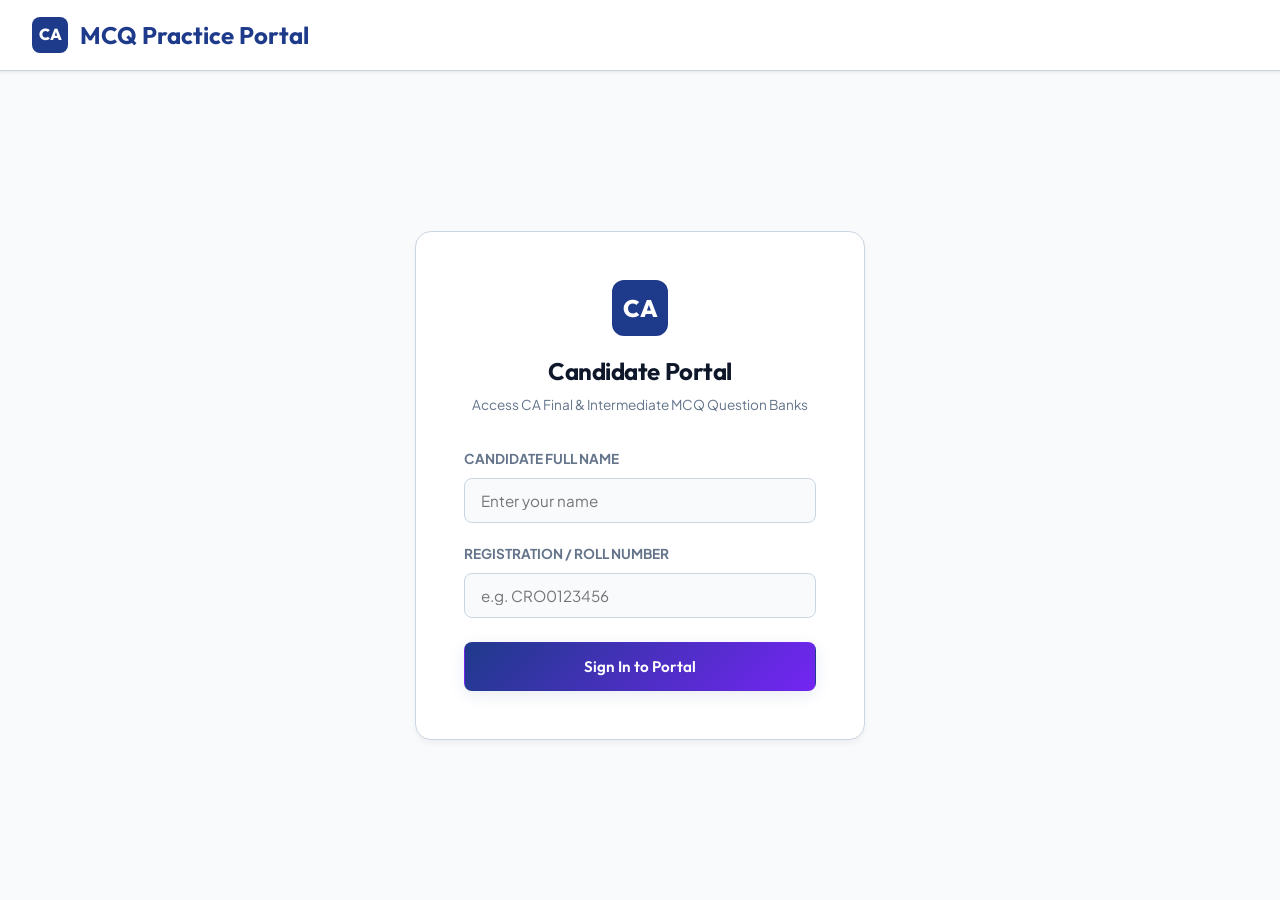
==== web/index.html @ a500766a "Update CA MCQ Prep Portal: Distraction-free light academic theme, hide case description, open pure q" ====
<!DOCTYPE html>
<html lang="en">
<head>
    <meta charset="UTF-8">
    <meta name="viewport" content="width=device-width, initial-scale=1.0">
    <title>CA Case Scenario MCQ Practice Portal</title>
    <!-- Favicon -->
    <link rel="icon" type="image/svg+xml" href="data:image/svg+xml,<svg xmlns='http://www.w3.org/2000/svg' viewBox='0 0 100 100'><rect width='100' height='100' rx='20' fill='%231e3a8a'/><text x='15' y='72' fill='%23fff' font-size='60' font-family='sans-serif' font-weight='bold'>CA</text></svg>">
    <!-- CSS Stylesheet -->
    <link rel="stylesheet" href="style.css">
</head>
<body>

    <!-- Header Section -->
    <header>
        <div class="logo-container" id="header-logo" style="cursor: pointer;">
            <div class="logo-icon">CA</div>
            <div class="logo-text">MCQ Practice Portal</div>
        </div>
        
        <!-- Candidate Info Banner (Dynamic) -->
        <div id="candidate-info-header" style="display: none; align-items: center; gap: 0.5rem; border-left: 1px solid var(--border); padding-left: 1.5rem; margin-left: 1.5rem; margin-right: auto;">
            <span style="font-size: 0.85rem; font-weight: 700; color: var(--primary);">Candidate:</span>
            <span id="header-candidate-name" style="font-size: 0.85rem; font-weight: 600; color: var(--text-main);"></span>
            <span id="header-candidate-reg" style="font-size: 0.85rem; color: var(--text-muted);"></span>
        </div>
        
        <div class="nav-actions">
            <!-- Breadcrumb details -->
            <span id="breadcrumb-level" style="font-weight: 700; color: var(--secondary); font-size: 0.9rem;"></span>
            <span id="breadcrumb-subject" style="color: var(--text-muted); font-size: 0.9rem; max-width: 250px; overflow: hidden; text-overflow: ellipsis; white-space: nowrap;"></span>
            
            <button class="btn btn-secondary btn-sm" id="btn-dashboard" style="display: none;">Dashboard</button>
            <button class="btn btn-secondary btn-sm" id="btn-logout" style="display: none;">Logout</button>
            <button class="btn btn-secondary btn-sm" id="btn-reset-all" style="color: var(--error); display: none;">Reset Data</button>
        </div>
    </header>

    <!-- Main Views Container -->
    <main>
        
        <!-- LOGIN / PROFILE SIGN-IN SCREEN -->
        <div id="view-login" class="container" style="display: flex; justify-content: center; align-items: center; min-height: 100%;">
            <div style="background: var(--bg-card); border: 1px solid var(--border); padding: 3rem; border-radius: 1rem; max-width: 450px; width: 100%; box-shadow: 0 4px 6px -1px rgba(0,0,0,0.05); margin: auto;">
                <div style="text-align: center; margin-bottom: 2rem;">
                    <div style="width: 3.5rem; height: 3.5rem; background: var(--primary); color: #fff; border-radius: 0.75rem; display: inline-flex; align-items: center; justify-content: center; font-size: 1.5rem; font-weight: 800; font-family: var(--font-heading); margin-bottom: 1rem;">CA</div>
                    <h2 style="font-size: 1.5rem; font-weight: 700; color: var(--text-main);">Candidate Portal</h2>
                    <p style="font-size: 0.85rem; color: var(--text-muted); margin-top: 0.25rem;">Access CA Final & Intermediate MCQ Question Banks</p>
                </div>
                
                <form id="login-form">
                    <div style="margin-bottom: 1.25rem;">
                        <label for="login-name" style="display: block; font-size: 0.85rem; font-weight: 700; color: var(--text-muted); margin-bottom: 0.5rem; text-transform: uppercase;">Candidate Full Name</label>
                        <input type="text" id="login-name" required placeholder="Enter your name" style="width: 100%; padding: 0.75rem 1rem; border: 1px solid var(--border); border-radius: 0.5rem; background: var(--bg-primary); color: var(--text-main); font-family: var(--font-body); font-size: 0.95rem; outline: none; transition: var(--transition);">
                    </div>
                    <div style="margin-bottom: 1.5rem;">
                        <label for="login-reg" style="display: block; font-size: 0.85rem; font-weight: 700; color: var(--text-muted); margin-bottom: 0.5rem; text-transform: uppercase;">Registration / Roll Number</label>
                        <input type="text" id="login-reg" required placeholder="e.g. CRO0123456" style="width: 100%; padding: 0.75rem 1rem; border: 1px solid var(--border); border-radius: 0.5rem; background: var(--bg-primary); color: var(--text-main); font-family: var(--font-body); font-size: 0.95rem; outline: none; transition: var(--transition);">
                    </div>
                    <button type="submit" class="btn btn-primary" style="width: 100%; padding: 0.9rem;">Sign In to Portal</button>
                </form>
            </div>
        </div>

        <!-- WELCOME / DASHBOARD VIEW -->
        <div id="view-dashboard" class="container" style="display: none;">
            <div class="welcome-section">
                <h1 class="welcome-title">CA MCQ Practice Portal</h1>
                <p class="welcome-subtitle">Prepare for CA Final and CA Intermediate Case Scenario multiple-choice questions. Access official ICAI-style case scenarios and structured question databases to evaluate your preparation.</p>
                
                <!-- Dynamic Global Dashboard Stats Panel -->
                <div class="dashboard-stats" id="dashboard-stats-panel" style="display: none;">
                    <div class="stat-card">
                        <span class="stat-value" id="stat-completed">0/0</span>
                        <span class="stat-label">Cases Completed</span>
                    </div>
                    <div class="stat-card">
                        <span class="stat-value" id="stat-accuracy">0%</span>
                        <span class="stat-label">Average Accuracy</span>
                    </div>
                    <div class="stat-card">
                        <div class="stat-difficulty-bar">
                            <span class="diff-chip easy" id="stat-easy-count">Easy: 0</span>
                            <span class="diff-chip medium" id="stat-medium-count">Medium: 0</span>
                            <span class="diff-chip hard" id="stat-hard-count">Hard: 0</span>
                        </div>
                        <span class="stat-label">Questions Tagged by Difficulty</span>
                    </div>
                </div>
            </div>
            
            <!-- Level Selector Screen (First Step) -->
            <div id="level-selector-screen">
                <div class="level-selector-grid">
                    <div class="level-card" data-level="Final">
                        <div class="level-icon">🎓</div>
                        <h2 class="level-title">CA Final</h2>
                        <p class="level-desc">Solve Case Scenarios for Financial Reporting, AFM, Audit, Direct Tax (DT), and Indirect Tax (IDT).</p>
                    </div>
                    <div class="level-card" data-level="Intermediate">
                        <div class="level-icon">📖</div>
                        <h2 class="level-title">CA Intermediate</h2>
                        <p class="level-desc">Solve Case Scenarios for Advanced Accounting, Corporate Laws, Costing, Audit, FM, Income Tax, GST, and Strategic Management.</p>
                    </div>
                </div>
            </div>
            
            <!-- Subject Selection Screen (Second Step) -->
            <div id="subject-selector-screen" style="display: none;">
                <div style="display: flex; justify-content: space-between; align-items: center; margin-bottom: 1.5rem;">
                    <h2 id="level-heading" style="font-size: 2rem;">Select Subject</h2>
                    <button class="btn btn-secondary" id="btn-back-to-levels">← Back to Levels</button>
                </div>
                <div class="subject-grid" id="subject-list-container">
                    <!-- Dynamic subjects injected here -->
                </div>
            </div>
        </div>

        <!-- SPLIT WORKSPACE VIEW (SOLVING SCREEN) -->
        <div id="view-workspace" class="split-workspace" style="display: none;">
            
            <!-- Collapsible Cases Sidebar -->
            <div class="sidebar" id="cases-sidebar">
                <div class="sidebar-header">
                    <input type="text" class="search-box" id="search-cases" placeholder="Search case scenarios...">
                    
                    <div class="mode-toggle-container">
                        <button class="mode-toggle-btn active" id="btn-mode-practice" data-mode="practice">Practice</button>
                        <button class="mode-toggle-btn" id="btn-mode-exam" data-mode="exam">Exam</button>
                    </div>
                    
                    <!-- Sidebar Tab Switcher -->
                    <div class="sidebar-tab-container">
                        <button class="sidebar-tab-btn active" id="btn-sidebar-tab-cases">Cases</button>
                        <button class="sidebar-tab-btn" id="btn-sidebar-tab-tags">Tag View</button>
                    </div>
                </div>
                
                <div class="sidebar-list" id="case-list-container">
                    <!-- Dynamic cases injected here -->
                </div>
            </div>

            <!-- Left Pane: Case Description & Reading tools -->
            <div class="pane-left" id="pane-description">
                <div class="pane-controls">
                    <button class="control-btn" id="btn-font-dec" title="Decrease Font Size">A-</button>
                    <button class="control-btn" id="btn-font-inc" title="Increase Font Size">A+</button>
                    <button class="control-btn" id="btn-toggle-highlighter" title="Toggle Yellow Highlighter" style="background: rgba(255, 235, 59, 0.2); border-color: rgb(255, 235, 59);">🖍️</button>
                </div>
                <h2 id="case-title" style="margin-bottom: 1rem; font-size: 1.8rem; background: linear-gradient(to right, #fff, var(--secondary)); -webkit-background-clip: text; -webkit-text-fill-color: transparent;"></h2>
                <div class="case-content-body" id="case-text">
                    <!-- Case scenario text injected here -->
                </div>
            </div>

            <!-- Right Pane: Questions and Answer panel -->
            <div class="pane-right" id="pane-questions">
                <div class="pane-header-stats">
                    <div class="pane-header-left">
                        <h3 style="font-size: 1.25rem;" id="questions-header-text">Multiple Choice Questions</h3>
                        
                        <!-- Layout Mode Selector -->
                        <div class="layout-toggle" id="layout-toggle-container">
                            <button class="layout-toggle-btn active" id="btn-layout-single" title="Show one question at a time">Single Q</button>
                            <button class="layout-toggle-btn" id="btn-layout-all" title="Show all questions at once">All Qs</button>
                        </div>
                        
                        <!-- Tag Filter Selector -->
                        <div class="layout-toggle" id="tag-filter-container" style="margin-left: 0.5rem; display: flex; align-items: center;">
                            <span style="font-size: 0.8rem; font-weight: 700; color: var(--text-muted); margin-right: 0.5rem; margin-left: 0.5rem;">Filter:</span>
                            <button class="layout-toggle-btn active" id="btn-filter-tag-all" data-filter="all">All</button>
                            <button class="layout-toggle-btn" id="btn-filter-tag-easy" data-filter="easy" style="color: var(--success);">Easy</button>
                            <button class="layout-toggle-btn" id="btn-filter-tag-medium" data-filter="medium" style="color: var(--warning);">Medium</button>
                            <button class="layout-toggle-btn" id="btn-filter-tag-hard" data-filter="hard" style="color: var(--error);">Hard</button>
                        </div>
                    </div>
                    
                    <div class="pane-header-right">
                        <button class="btn btn-accent btn-sm" id="btn-open-pdf" style="margin-right: 0.5rem; display: none;">📂 Open Subject PDF</button>
                        <div class="exam-timer" id="exam-timer" style="display: none; margin-right: 1rem;">
                            <span>⏱️</span> <span id="timer-value">00:00</span>
                        </div>
                        
                        <!-- Export Actions Dropdown -->
                        <div class="dropdown" id="export-dropdown-container">
                            <button class="btn btn-secondary btn-sm dropdown-toggle" id="btn-export-menu">📤 Export</button>
                            <div class="dropdown-menu" id="export-menu">
                                <a class="dropdown-item" id="export-case-csv" href="#">Case Questions (CSV)</a>
                                <a class="dropdown-item" id="export-case-pdf" href="#">Case PDF / Print</a>
                                <div class="dropdown-divider"></div>
                                <a class="dropdown-item" id="export-progress-csv" href="#">Progress Report (CSV)</a>
                                <a class="dropdown-item" id="export-backup-json" href="#">Backup Stats (JSON)</a>
                                <a class="dropdown-item" id="import-backup-trigger" href="#">Import Backup (.json)</a>
                            </div>
                        </div>
                        <input type="file" id="import-backup-file" accept=".json" style="display: none;">
                    </div>
                </div>
                
                <div id="questions-list-container">
                    <!-- Questions injected here -->
                </div>
                
                <!-- Question Navigation (Visible in Single Question Mode) -->
                <div id="single-question-navigation" class="question-navigation-container" style="display: none;">
                    <button class="btn btn-secondary btn-sm" id="btn-prev-q">← Previous</button>
                    <div class="q-navigation-grid" id="q-nav-grid">
                        <!-- Tiny clickable dots / numbers for jumping to questions -->
                    </div>
                    <button class="btn btn-secondary btn-sm" id="btn-next-q">Next →</button>
                </div>
                
                <!-- Practice Mode Submission Controls -->
                <div id="practice-submit-container" style="margin-top: 2rem; display: none; padding-top: 1rem; border-top: 1px solid var(--border);">
                    <button class="btn btn-accent" id="btn-submit-practice" style="width: 100%;">Complete Case Scenario & Calculate Marks</button>
                </div>
                
                <!-- Submission Controls (Only active/visible in Exam Mode) -->
                <div id="exam-submit-container" style="margin-top: 2rem; display: none; padding-top: 1rem; border-top: 1px solid var(--border);">
                    <button class="btn btn-accent" id="btn-submit-exam" style="width: 100%;">Submit Exam Paper</button>
                </div>
            </div>
        </div>

    </main>

    <!-- Score/Result Modal (Exam Mode Completion) -->
    <div class="modal-overlay" id="result-modal">
        <div class="modal-content">
            <div class="score-circle">
                <span class="score-num" id="modal-score-num">4/5</span>
                <span class="score-label">Correct</span>
            </div>
            <h2 class="modal-title" id="modal-title">Well Done!</h2>
            <p class="modal-subtitle" id="modal-subtitle">You have completed this case scenario mock exam.</p>
            <div style="display: flex; gap: 1rem; justify-content: center;">
                <button class="btn btn-primary" id="btn-modal-review">Review Answers</button>
                <button class="btn btn-secondary" id="btn-modal-close">Close</button>
            </div>
        </div>
    </div>

    <!-- Load the compiled database first -->
    <script src="exam_database.js?v=20260622"></script>
    <!-- Load the main app code -->
    <script src="app.js?v=20260622"></script>
</body>
</html>
---- web/style.css ----
/* ==========================================================================
   CA Case Scenario Solver - Premium Stylesheet
   ========================================================================== */

/* Importing Modern Fonts */
@import url('https://fonts.googleapis.com/css2?family=Outfit:wght@300;400;500;600;700;800&family=Plus+Jakarta+Sans:ital,wght@0,300;0,400;0,500;0,600;0,700;1,400&display=swap');

:root {
    /* Academic Distraction-Free Light Theme */
    --bg-primary: #f8fafc;        /* Slate 50 */
    --bg-secondary: #ffffff;      /* White */
    --bg-card: #ffffff;           /* White */
    --bg-card-hover: #f1f5f9;     /* Slate 100 */
    --primary: #1e3a8a;           /* Deep Navy */
    --primary-glow: rgba(30, 58, 138, 0.1);
    --secondary: #334155;         /* Slate 700 */
    --secondary-glow: rgba(51, 65, 85, 0.08);
    --accent: #2563eb;            /* Royal Blue */
    --accent-glow: rgba(37, 99, 235, 0.1);
    
    --text-main: #0f172a;         /* Slate 900 */
    --text-muted: #64748b;        /* Slate 500 */
    --text-dark: #0f172a;         /* Slate 900 */
    
    --success: #15803d;           /* Green 700 */
    --success-bg: #f0fdf4;        /* Green 50 */
    --success-border: #bbf7d0;    /* Green 200 */
    
    --error: #b91c1c;             /* Red 700 */
    --error-bg: #fef2f2;          /* Red 50 */
    --error-border: #fecaca;      /* Red 200 */
    
    --warning: #b45309;           /* Amber 700 */
    
    --border: #cbd5e1;            /* Slate 300 */
    --border-glow: rgba(30, 58, 138, 0.05);
    
    --font-heading: 'Outfit', sans-serif;
    --font-body: 'Plus Jakarta Sans', sans-serif;
    
    --transition: all 0.2s ease-in-out;
    --glass-blur: none;
}

/* Reset & Core Setup */
* {
    box-sizing: border-box;
    margin: 0;
    padding: 0;
}

body {
    background-color: var(--bg-primary);
    color: var(--text-main);
    font-family: var(--font-body);
    height: 100vh;
    display: flex;
    flex-direction: column;
    overflow: hidden;
    line-height: 1.6;
}

/* Scrollbar Customization */
::-webkit-scrollbar {
    width: 8px;
    height: 8px;
}
::-webkit-scrollbar-track {
    background: var(--bg-primary);
}
::-webkit-scrollbar-thumb {
    background: var(--border);
    border-radius: 4px;
}
::-webkit-scrollbar-thumb:hover {
    background: var(--primary);
}

/* Layout Framework */
header {
    background: var(--bg-secondary);
    border-bottom: 1px solid var(--border);
    padding: 1rem 2rem;
    display: flex;
    justify-content: space-between;
    align-items: center;
    position: sticky;
    top: 0;
    z-index: 100;
    box-shadow: 0 1px 3px 0 rgba(0, 0, 0, 0.1);
}

.logo-container {
    display: flex;
    align-items: center;
    gap: 0.75rem;
}

.logo-icon {
    width: 2.25rem;
    height: 2.25rem;
    background: var(--primary);
    color: #ffffff;
    border-radius: 0.5rem;
    display: flex;
    align-items: center;
    justify-content: center;
    font-weight: 800;
    font-family: var(--font-heading);
}

.logo-text {
    font-family: var(--font-heading);
    font-size: 1.5rem;
    font-weight: 700;
    color: var(--primary);
}

.nav-actions {
    display: flex;
    align-items: center;
    gap: 1rem;
}

main {
    flex: 1;
    display: flex;
    flex-direction: column;
    position: relative;
    overflow: hidden;
}

#view-dashboard {
    overflow-y: auto;
    height: 100%;
}

.container {
    max-width: 1400px;
    width: 100%;
    margin: 0 auto;
    padding: 2rem;
}

/* Typography & Headings */
h1, h2, h3, h4, h5, h6 {
    font-family: var(--font-heading);
    font-weight: 600;
    letter-spacing: -0.02em;
}

/* Premium Buttons */
.btn {
    display: inline-flex;
    align-items: center;
    justify-content: center;
    gap: 0.5rem;
    padding: 0.75rem 1.5rem;
    border-radius: 0.5rem;
    font-family: var(--font-heading);
    font-weight: 600;
    font-size: 0.95rem;
    cursor: pointer;
    transition: var(--transition);
    border: 1px solid transparent;
    text-decoration: none;
    outline: none;
}

.btn-primary {
    background: linear-gradient(135deg, var(--primary), hsl(263, 90%, 55%));
    color: white;
    box-shadow: 0 4px 15px var(--primary-glow);
}
.btn-primary:hover {
    transform: translateY(-2px);
    box-shadow: 0 6px 20px var(--primary);
}

.btn-secondary {
    background: var(--bg-card);
    border: 1px solid var(--border);
    color: var(--text-main);
}
.btn-secondary:hover {
    background: var(--bg-card-hover);
    border-color: var(--primary);
}

.btn-accent {
    background: linear-gradient(135deg, var(--accent), hsl(323, 90%, 48%));
    color: white;
    box-shadow: 0 4px 15px var(--accent-glow);
}
.btn-accent:hover {
    transform: translateY(-2px);
    box-shadow: 0 6px 20px var(--accent);
}

.btn-sm {
    padding: 0.4rem 0.8rem;
    font-size: 0.85rem;
    border-radius: 0.35rem;
}

/* Grid & Dashboard Views */
.welcome-section {
    text-align: center;
    margin-bottom: 3rem;
}

.welcome-title {
    font-size: 3.5rem;
    font-weight: 800;
    margin-bottom: 1rem;
    background: linear-gradient(to right, #fff, var(--text-muted), var(--secondary));
    -webkit-background-clip: text;
    -webkit-text-fill-color: transparent;
}

.welcome-subtitle {
    font-size: 1.25rem;
    color: var(--text-muted);
    max-width: 700px;
    margin: 0 auto;
}

.level-selector-grid {
    display: grid;
    grid-template-columns: repeat(auto-fit, minmax(320px, 1fr));
    gap: 2rem;
    margin-top: 3rem;
}

.level-card {
    background: var(--bg-card);
    border: 1px solid var(--border);
    border-radius: 1rem;
    padding: 2.5rem;
    cursor: pointer;
    transition: var(--transition);
    position: relative;
    overflow: hidden;
    display: flex;
    flex-direction: column;
    align-items: center;
    text-align: center;
    backdrop-filter: var(--glass-blur);
}

.level-card::before {
    content: '';
    position: absolute;
    top: 0;
    left: 0;
    right: 0;
    height: 4px;
    background: linear-gradient(to right, var(--primary), var(--secondary));
    opacity: 0;
    transition: var(--transition);
}

.level-card:hover {
    transform: translateY(-5px);
    border-color: var(--primary);
    box-shadow: 0 10px 30px var(--border-glow);
    background: var(--bg-card-hover);
}

.level-card:hover::before {
    opacity: 1;
}

.level-icon {
    font-size: 3.5rem;
    margin-bottom: 1.5rem;
    background: linear-gradient(135deg, var(--primary), var(--secondary));
    -webkit-background-clip: text;
    -webkit-text-fill-color: transparent;
}

.level-title {
    font-size: 1.75rem;
    font-weight: 700;
    margin-bottom: 0.75rem;
}

.level-desc {
    color: var(--text-muted);
    font-size: 0.95rem;
}

/* Subject Selection Grid */
.subject-grid {
    display: grid;
    grid-template-columns: repeat(auto-fill, minmax(280px, 1fr));
    gap: 1.5rem;
    margin-top: 2rem;
}

.subject-card {
    background: var(--bg-card);
    border: 1px solid var(--border);
    border-radius: 0.75rem;
    padding: 1.5rem;
    cursor: pointer;
    transition: var(--transition);
    display: flex;
    flex-direction: column;
    justify-content: space-between;
    min-height: 180px;
    position: relative;
    overflow: hidden;
}

.subject-card:hover {
    transform: translateY(-3px);
    border-color: var(--secondary);
    box-shadow: 0 8px 25px rgba(190, 95, 50, 0.15);
    background: var(--bg-card-hover);
}

.subject-name {
    font-size: 1.15rem;
    font-weight: 600;
    margin-bottom: 1rem;
    line-height: 1.4;
}

.subject-stats {
    display: flex;
    justify-content: space-between;
    align-items: center;
    color: var(--text-muted);
    font-size: 0.85rem;
}

.progress-bar-container {
    width: 100%;
    height: 6px;
    background: var(--bg-primary);
    border-radius: 3px;
    margin-top: 0.75rem;
    overflow: hidden;
}

.progress-bar {
    height: 100%;
    background: linear-gradient(to right, var(--primary), var(--secondary));
    width: 0%;
    transition: width 0.5s ease-out;
}

/* Main Split Solving screen */
.split-workspace {
    display: flex;
    flex: 1;
    height: calc(100vh - 65px);
    overflow: hidden;
    position: relative;
}

/* Sidebar Navigation */
.sidebar {
    width: 320px;
    background: var(--bg-secondary);
    border-right: 1px solid var(--border);
    display: flex;
    flex-direction: column;
    flex-shrink: 0;
    transition: var(--transition);
    z-index: 10;
}

.sidebar-header {
    padding: 1rem;
    border-bottom: 1px solid var(--border);
}

.search-box {
    width: 100%;
    background: var(--bg-primary);
    border: 1px solid var(--border);
    border-radius: 0.5rem;
    padding: 0.6rem 1rem;
    color: var(--text-main);
    outline: none;
    font-family: var(--font-body);
    font-size: 0.9rem;
    transition: var(--transition);
}

.search-box:focus {
    border-color: var(--primary);
    box-shadow: 0 0 8px var(--primary-glow);
}

.mode-toggle-container {
    display: flex;
    background: var(--bg-primary);
    padding: 0.25rem;
    border-radius: 0.5rem;
    margin-top: 0.75rem;
    border: 1px solid var(--border);
}

.mode-toggle-btn {
    flex: 1;
    background: transparent;
    border: none;
    color: var(--text-muted);
    padding: 0.4rem;
    font-family: var(--font-heading);
    font-weight: 600;
    font-size: 0.85rem;
    border-radius: 0.35rem;
    cursor: pointer;
    transition: var(--transition);
}

.mode-toggle-btn.active {
    background: var(--bg-card-hover);
    color: var(--text-main);
    box-shadow: inset 0 1px 3px rgba(0,0,0,0.5);
}

.sidebar-tab-container {
    display: flex;
    background: var(--bg-primary);
    padding: 0.2rem;
    border-radius: 0.5rem;
    margin-top: 0.5rem;
    border: 1px solid var(--border);
}

.sidebar-tab-btn {
    flex: 1;
    background: transparent;
    border: none;
    color: var(--text-muted);
    padding: 0.3rem;
    font-family: var(--font-heading);
    font-weight: 600;
    font-size: 0.8rem;
    border-radius: 0.35rem;
    cursor: pointer;
    transition: var(--transition);
}

.sidebar-tab-btn.active {
    background: var(--bg-secondary);
    color: var(--primary);
    font-weight: 700;
    box-shadow: 0 1px 2px rgba(0,0,0,0.05);
    border: 1px solid var(--border);
}

.sidebar-list {
    flex: 1;
    overflow-y: auto;
    padding: 0.5rem;
}

.case-item {
    display: flex;
    align-items: center;
    justify-content: space-between;
    padding: 0.75rem 1rem;
    border-radius: 0.5rem;
    margin-bottom: 0.25rem;
    cursor: pointer;
    transition: var(--transition);
    border: 1px solid transparent;
}

.case-item:hover {
    background: var(--bg-card);
}

.case-item.active {
    background: var(--bg-card-hover);
    border-color: var(--primary);
}

.case-item-title {
    font-weight: 500;
    font-size: 0.9rem;
}

.case-item-status {
    width: 8px;
    height: 8px;
    border-radius: 50%;
}
.status-not-started {
    background: transparent;
    border: 1px solid var(--text-muted);
}
.status-in-progress {
    background: var(--warning);
}
.status-completed {
    background: var(--success);
}

/* Left Pane: Reading view */
.pane-left {
    display: none !important;
}

.pane-controls {
    display: flex;
    justify-content: flex-end;
    gap: 0.5rem;
    margin-bottom: 1.5rem;
    position: sticky;
    top: 0;
    background: var(--bg-primary);
    padding: 0.5rem 0;
    z-index: 5;
    border-bottom: 1px solid rgba(255,255,255,0.05);
}

.control-btn {
    background: var(--bg-card);
    border: 1px solid var(--border);
    color: var(--text-main);
    width: 2rem;
    height: 2rem;
    display: flex;
    align-items: center;
    justify-content: center;
    border-radius: 0.25rem;
    cursor: pointer;
    font-size: 0.9rem;
    font-weight: 700;
    transition: var(--transition);
}

.control-btn:hover {
    border-color: var(--secondary);
    background: var(--bg-card-hover);
}

.case-content-body {
    font-size: 1.05rem;
    line-height: 1.8;
    color: hsl(210, 20%, 90%);
    white-space: pre-line;
    max-width: 750px;
    margin: 0 auto;
}

/* Highlighter classes */
.highlight-yellow {
    background-color: rgba(255, 235, 59, 0.35);
    border-radius: 2px;
}

/* Right Pane: Questions */
.pane-right {
    flex: 1;
    overflow-y: auto;
    padding: 0 2rem 2rem 2rem;
    background: var(--bg-secondary);
    display: flex;
    flex-direction: column;
    align-items: center;
}
.pane-right > * {
    width: 100%;
    max-width: 900px;
}

.pane-header-stats {
    display: flex;
    justify-content: space-between;
    align-items: center;
    position: sticky;
    top: 0;
    background: var(--bg-secondary);
    z-index: 10;
    margin-bottom: 2rem;
    padding-top: 2rem;
    padding-bottom: 1rem;
    border-bottom: 1px solid var(--border);
}

.exam-timer {
    font-family: var(--font-heading);
    font-weight: 700;
    font-size: 1.25rem;
    color: var(--accent);
    display: flex;
    align-items: center;
    gap: 0.5rem;
}

.exam-timer.warning {
    animation: flash 1s infinite alternate;
}

@keyframes flash {
    0% { opacity: 1; }
    100% { opacity: 0.5; color: var(--error); }
}

.question-block {
    background: var(--bg-card);
    border: 1px solid var(--border);
    border-radius: 0.75rem;
    padding: 1.5rem;
    margin-bottom: 1.5rem;
    transition: var(--transition);
}

.question-block:hover {
    border-color: rgba(255,255,255,0.1);
}

.question-header {
    display: flex;
    align-items: flex-start;
    gap: 0.75rem;
    margin-bottom: 1.25rem;
}

.q-badge {
    background: var(--border);
    padding: 0.2rem 0.5rem;
    border-radius: 0.25rem;
    font-size: 0.8rem;
    font-family: var(--font-heading);
    font-weight: 700;
    flex-shrink: 0;
}

.q-text {
    font-weight: 500;
    font-size: 1.05rem;
}

.options-list {
    display: flex;
    flex-direction: column;
    gap: 0.75rem;
}

.option-btn {
    display: flex;
    align-items: center;
    gap: 1rem;
    width: 100%;
    padding: 0.9rem 1.2rem;
    background: var(--bg-primary);
    border: 1px solid var(--border);
    border-radius: 0.5rem;
    color: var(--text-main);
    cursor: pointer;
    font-family: var(--font-body);
    font-size: 0.95rem;
    text-align: left;
    transition: var(--transition);
}

.option-btn:hover {
    background: var(--bg-card-hover);
    border-color: var(--primary);
}

.option-letter {
    width: 1.5rem;
    height: 1.5rem;
    border-radius: 50%;
    background: var(--border);
    display: flex;
    align-items: center;
    justify-content: center;
    font-family: var(--font-heading);
    font-weight: 700;
    font-size: 0.85rem;
    flex-shrink: 0;
}

/* State highlights */
.option-btn.selected {
    border-color: var(--primary);
    background: var(--primary-glow);
    box-shadow: none;
}
.option-btn.selected .option-letter {
    background: var(--primary);
    color: #ffffff !important;
}

.option-btn.correct {
    border-color: var(--success) !important;
    background: var(--success-bg) !important;
}
.option-btn.correct .option-letter {
    background: var(--success) !important;
    color: #ffffff !important;
}

.option-btn.incorrect {
    border-color: var(--error) !important;
    background: var(--error-bg) !important;
}
.option-btn.incorrect .option-letter {
    background: var(--error) !important;
    color: #ffffff !important;
}

/* Feedback panel in Practice Mode */
.feedback-box {
    margin-top: 1rem;
    padding: 1rem;
    border-radius: 0.5rem;
    background: rgba(255,255,255,0.02);
    border: 1px solid var(--border);
    animation: slideDown 0.3s ease-out;
}

@keyframes slideDown {
    from { opacity: 0; transform: translateY(-10px); }
    to { opacity: 1; transform: translateY(0); }
}

.feedback-header {
    display: flex;
    align-items: center;
    gap: 0.5rem;
    font-weight: 700;
    font-family: var(--font-heading);
    margin-bottom: 0.5rem;
}
.feedback-header.correct {
    color: var(--success);
}
.feedback-header.incorrect {
    color: var(--error);
}

.feedback-reason {
    font-size: 0.9rem;
    color: var(--text-muted);
    border-top: 1px solid rgba(255,255,255,0.05);
    padding-top: 0.5rem;
    margin-top: 0.5rem;
}

/* Result Modal */
.modal-overlay {
    position: fixed;
    top: 0;
    left: 0;
    right: 0;
    bottom: 0;
    background: rgba(0,0,0,0.8);
    backdrop-filter: blur(8px);
    display: flex;
    align-items: center;
    justify-content: center;
    z-index: 1000;
    opacity: 0;
    pointer-events: none;
    transition: var(--transition);
}

.modal-overlay.active {
    opacity: 1;
    pointer-events: auto;
}

.modal-content {
    background: var(--bg-secondary);
    border: 1px solid var(--border);
    border-radius: 1rem;
    padding: 2.5rem;
    max-width: 500px;
    width: 90%;
    text-align: center;
    box-shadow: 0 10px 40px rgba(0,0,0,0.6);
    transform: scale(0.9);
    transition: var(--transition);
}

.modal-overlay.active .modal-content {
    transform: scale(1);
}

.score-circle {
    width: 120px;
    height: 120px;
    border-radius: 50%;
    background: var(--primary);
    color: #ffffff;
    margin: 0 auto 1.5rem auto;
    display: flex;
    flex-direction: column;
    align-items: center;
    justify-content: center;
    box-shadow: 0 4px 6px rgba(0, 0, 0, 0.1);
}

.score-num {
    font-size: 2.5rem;
    font-weight: 800;
    font-family: var(--font-heading);
    line-height: 1;
    color: #ffffff;
}

.score-label {
    font-size: 0.8rem;
    text-transform: uppercase;
    font-weight: 600;
    letter-spacing: 0.05em;
    opacity: 0.8;
}

.modal-title {
    font-size: 1.75rem;
    margin-bottom: 0.75rem;
}

.modal-subtitle {
    color: var(--text-muted);
    margin-bottom: 1.5rem;
}

/* Mobile Responsiveness styling */
@media (max-width: 992px) {
    .split-workspace {
        flex-direction: column;
        height: calc(100vh - 60px);
        overflow-y: auto;
    }
    
    .sidebar {
        width: 100%;
        height: auto;
        border-right: none;
        border-bottom: 1px solid var(--border);
    }
    
    .pane-left, .pane-right {
        overflow-y: visible;
        height: auto;
        border-right: none;
    }
}

/* ==========================================================================
   New Layout, Stats, Tags, Dropdowns & Table Formats
   ========================================================================== */

/* 1. Dashboard Stats Grid */
.dashboard-stats {
    display: grid;
    grid-template-columns: repeat(auto-fit, minmax(280px, 1fr));
    gap: 1.5rem;
    margin-top: 2rem;
    animation: slideDown 0.4s ease-out;
}

.stat-card {
    background: var(--bg-card);
    border: 1px solid var(--border);
    border-radius: 0.75rem;
    padding: 1.5rem;
    display: flex;
    flex-direction: column;
    align-items: center;
    justify-content: center;
    text-align: center;
    transition: var(--transition);
}

.stat-card:hover {
    border-color: var(--primary-glow);
    box-shadow: 0 0 15px rgba(99, 102, 241, 0.1);
    transform: translateY(-2px);
}

.stat-value {
    font-size: 2.25rem;
    font-weight: 800;
    font-family: var(--font-heading);
    background: linear-gradient(135deg, var(--secondary), var(--primary));
    -webkit-background-clip: text;
    -webkit-text-fill-color: transparent;
    margin-bottom: 0.5rem;
}

.stat-label {
    font-size: 0.85rem;
    font-weight: 500;
    color: var(--text-muted);
    text-transform: uppercase;
    letter-spacing: 0.05em;
}

.stat-difficulty-bar {
    display: flex;
    gap: 0.5rem;
    margin-bottom: 0.75rem;
}

.diff-chip {
    padding: 0.25rem 0.6rem;
    border-radius: 20px;
    font-size: 0.75rem;
    font-weight: 600;
}
.diff-chip.easy {
    background: var(--success-bg);
    color: var(--success);
    border: 1px solid var(--success-border);
}
.diff-chip.medium {
    background: rgba(255, 152, 0, 0.15);
    color: var(--warning);
    border: 1px solid rgba(255, 152, 0, 0.4);
}
.diff-chip.hard {
    background: var(--error-bg);
    color: var(--error);
    border: 1px solid var(--error-border);
}

/* 2. Layout Mode Toggle in Question Pane */
.pane-header-left {
    display: flex;
    align-items: center;
    gap: 1.5rem;
}

.layout-toggle {
    display: inline-flex;
    background: var(--bg-secondary);
    border: 1px solid var(--border);
    border-radius: 0.5rem;
    padding: 0.2rem;
}

.layout-toggle-btn {
    background: transparent;
    border: none;
    border-radius: 0.35rem;
    color: var(--text-muted);
    font-family: var(--font-heading);
    font-size: 0.8rem;
    font-weight: 600;
    padding: 0.3rem 0.75rem;
    cursor: pointer;
    transition: var(--transition);
}

.layout-toggle-btn.active {
    background: var(--primary);
    color: #fff;
    box-shadow: 0 0 10px var(--primary-glow);
}

.pane-header-right {
    display: flex;
    align-items: center;
    gap: 0.75rem;
}

/* 3. Export Dropdown Menu */
.dropdown {
    position: relative;
    display: inline-block;
}

.dropdown-menu {
    display: none;
    position: absolute;
    right: 0;
    top: 100%;
    margin-top: 0.5rem;
    background: var(--bg-secondary);
    border: 1px solid var(--border);
    border-radius: 0.5rem;
    box-shadow: 0 10px 25px rgba(0,0,0,0.5);
    z-index: 1000;
    min-width: 180px;
    backdrop-filter: var(--glass-blur);
    animation: fadeIn 0.2s cubic-bezier(0.4, 0, 0.2, 1);
}

.dropdown-menu.show {
    display: block;
}

.dropdown-item {
    color: var(--text-main);
    padding: 0.75rem 1rem;
    text-decoration: none;
    display: block;
    font-size: 0.875rem;
    font-weight: 500;
    transition: var(--transition);
    cursor: pointer;
    text-align: left;
}

.dropdown-item:hover {
    background: var(--bg-card-hover);
    color: var(--secondary);
}

.dropdown-divider {
    height: 1px;
    margin: 0.35rem 0;
    overflow: hidden;
    background-color: var(--border);
}

@keyframes fadeIn {
    from { opacity: 0; transform: translateY(-5px); }
    to { opacity: 1; transform: translateY(0); }
}

/* 4. Single Question Navigation */
.question-navigation-container {
    display: flex;
    justify-content: space-between;
    align-items: center;
    margin-top: 1.5rem;
    padding-top: 1rem;
    border-top: 1px solid var(--border);
    gap: 1rem;
}

.q-navigation-grid {
    display: flex;
    gap: 0.4rem;
    overflow-x: auto;
    padding: 0.2rem 0;
    max-width: 60%;
}

.q-nav-btn {
    width: 2.2rem;
    height: 2.2rem;
    border-radius: 50%;
    border: 1px solid var(--border);
    background: var(--bg-primary);
    color: var(--text-muted);
    font-weight: 700;
    font-size: 0.85rem;
    display: flex;
    align-items: center;
    justify-content: center;
    cursor: pointer;
    flex-shrink: 0;
    transition: var(--transition);
}

.q-nav-btn:hover {
    border-color: var(--secondary);
    color: var(--secondary);
}

.q-nav-btn.active {
    background: var(--secondary);
    border-color: var(--secondary);
    color: var(--bg-primary);
    box-shadow: 0 0 10px var(--secondary-glow);
}

.q-nav-btn.answered {
    border-color: var(--primary);
    color: var(--primary);
}

.q-nav-btn.answered.active {
    background: var(--primary);
    border-color: var(--primary);
    color: #fff;
    box-shadow: 0 0 10px var(--primary-glow);
}

/* 5. Question Difficulty Tagging */
.difficulty-selector {
    display: flex;
    gap: 0.5rem;
    margin-top: 1rem;
    padding-top: 0.75rem;
    border-top: 1px dashed var(--border);
    align-items: center;
}

.difficulty-label {
    font-size: 0.75rem;
    text-transform: uppercase;
    font-weight: 700;
    color: var(--text-muted);
    margin-right: 0.5rem;
}

.difficulty-btn {
    border: 1px solid var(--border);
    background: transparent;
    padding: 0.25rem 0.6rem;
    border-radius: 20px;
    font-size: 0.75rem;
    font-weight: 600;
    cursor: pointer;
    font-family: var(--font-body);
    transition: var(--transition);
    color: var(--text-muted);
}

.difficulty-btn:hover {
    transform: translateY(-1px);
}

.difficulty-btn.easy:hover, .difficulty-btn.easy.active {
    background: var(--success-bg);
    color: var(--success);
    border-color: var(--success);
    box-shadow: 0 0 8px var(--success-border);
}

.difficulty-btn.medium:hover, .difficulty-btn.medium.active {
    background: rgba(255, 152, 0, 0.15);
    color: var(--warning);
    border-color: var(--warning);
    box-shadow: 0 0 8px rgba(255, 152, 0, 0.3);
}

.difficulty-btn.hard:hover, .difficulty-btn.hard.active {
    background: var(--error-bg);
    color: var(--error);
    border-color: var(--error);
    box-shadow: 0 0 8px var(--error-border);
}

.question-meta-row {
    display: flex;
    justify-content: space-between;
    align-items: center;
    margin-bottom: 0.75rem;
}

.q-diff-indicator {
    padding: 0.15rem 0.5rem;
    border-radius: 4px;
    font-size: 0.7rem;
    font-weight: 700;
    text-transform: uppercase;
}

.q-diff-indicator.easy {
    background: var(--success-bg);
    color: var(--success);
}
.q-diff-indicator.medium {
    background: rgba(255, 152, 0, 0.15);
    color: var(--warning);
}
.q-diff-indicator.hard {
    background: var(--error-bg);
    color: var(--error);
}

/* 6. Case Description Beautiful Formatting Styles */
.case-content-body p {
    margin-bottom: 1.2rem;
    text-indent: 0.5rem;
}

.case-content-body ul, .case-content-body ol {
    margin-bottom: 1.2rem;
    padding-left: 2rem;
}

.case-content-body li {
    margin-bottom: 0.5rem;
}

.case-content-body table {
    width: 100%;
    border-collapse: collapse;
    margin: 1.5rem 0;
    font-size: 0.95rem;
    background: rgba(255,255,255,0.01);
    border: 1px solid var(--border);
    border-radius: 0.5rem;
    overflow: hidden;
}

.case-content-body th, .case-content-body td {
    padding: 0.75rem 1rem;
    text-align: left;
    border-bottom: 1px solid var(--border);
}

.case-content-body th {
    background: var(--bg-secondary);
    font-family: var(--font-heading);
    font-weight: 700;
    color: var(--secondary);
}

.case-content-body tr:last-child td {
    border-bottom: none;
}

.case-content-body tr:hover td {
    background: rgba(255, 255, 255, 0.02);
}

.currency-highlight {
    font-family: var(--font-heading);
    font-weight: 700;
    color: var(--warning);
    background: rgba(255, 152, 0, 0.1);
    padding: 0.1rem 0.3rem;
    border-radius: 4px;
}

/* 7. Print Layout Configurations */
@media print {
    body, html {
        background: #ffffff !important;
        color: #000000 !important;
        font-size: 12pt !important;
    }
    
    header, 
    .sidebar, 
    .pane-controls,
    .pane-header-stats,
    .question-navigation-container,
    .difficulty-selector,
    .option-btn:not(.selected),
    #exam-submit-container,
    #btn-dashboard,
    #btn-reset-all {
        display: none !important;
    }
    
    .split-workspace {
        display: block !important;
        height: auto !important;
        overflow: visible !important;
    }
    
    .pane-left, .pane-right {
        width: 100% !important;
        height: auto !important;
        overflow: visible !important;
        padding: 0 !important;
        border: none !important;
        background: transparent !important;
    }
    
    .pane-left {
        page-break-after: always;
    }
    
    .case-content-body table {
        border-color: #333 !important;
    }
    
    .case-content-body th, .case-content-body td {
        border-color: #333 !important;
        color: #000 !important;
    }
    
    .case-content-body th {
        background: #f0f0f0 !important;
    }
    
    .question-block {
        background: transparent !important;
        border: 1px solid #333 !important;
        page-break-inside: avoid;
        margin-bottom: 2rem !important;
        padding: 1.5rem !important;
        color: #000 !important;
    }
    
    .option-btn.selected {
        background: #f0f0f0 !important;
        border-color: #000 !important;
        color: #000 !important;
        font-weight: bold;
    }
    
    .option-letter {
        background: #ccc !important;
        color: #000 !important;
    }
    
    .currency-highlight {
        background: transparent !important;
        color: #000 !important;
        border-bottom: 1px dashed #333;
    }
}
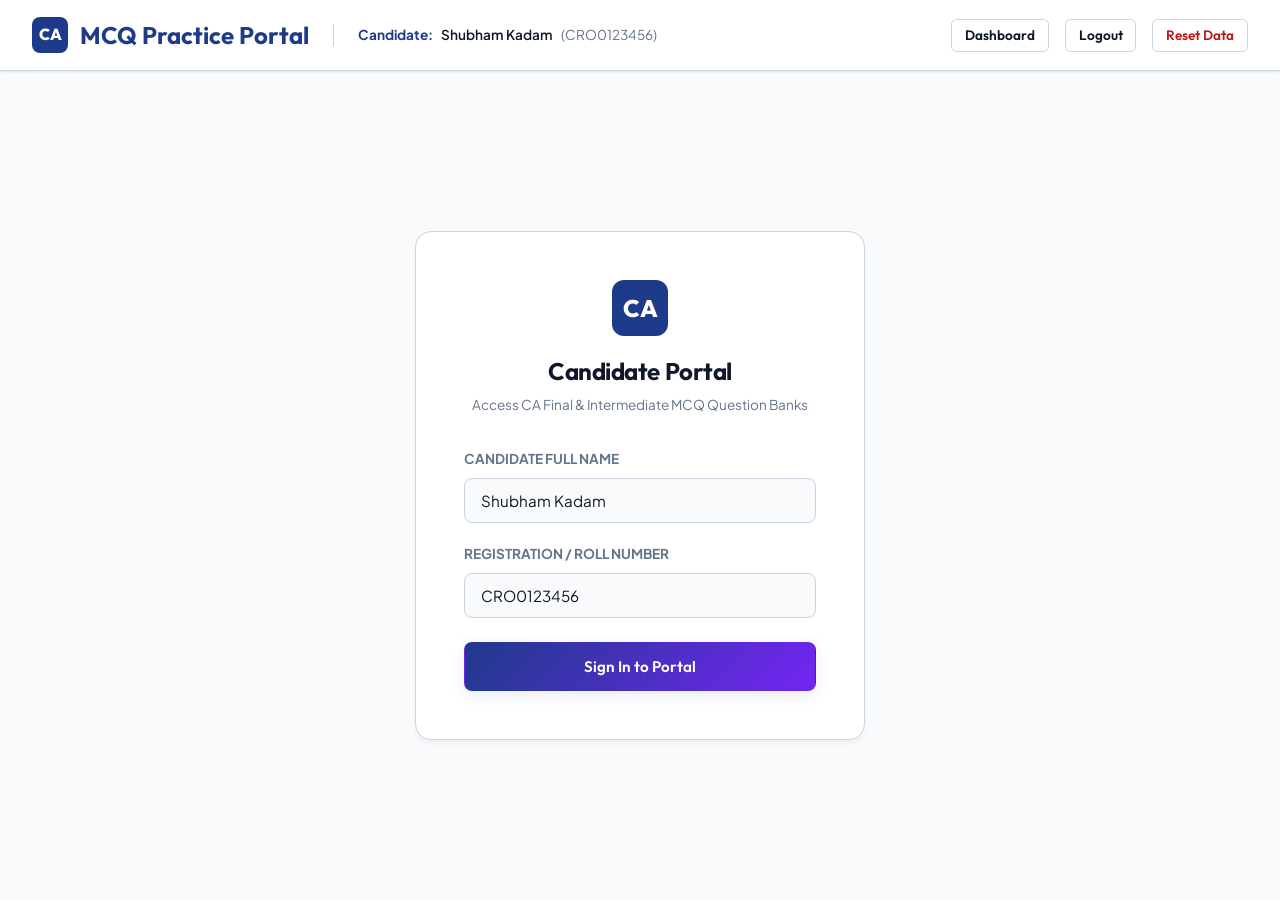
==== commit b25cc543: "Configure default auto-login profile for Shubham Kadam and pre-fill login inputs" ====
--- a/web/index.html
+++ b/web/index.html
@@ -51,11 +51,11 @@
                 <form id="login-form">
                     <div style="margin-bottom: 1.25rem;">
                         <label for="login-name" style="display: block; font-size: 0.85rem; font-weight: 700; color: var(--text-muted); margin-bottom: 0.5rem; text-transform: uppercase;">Candidate Full Name</label>
-                        <input type="text" id="login-name" required placeholder="Enter your name" style="width: 100%; padding: 0.75rem 1rem; border: 1px solid var(--border); border-radius: 0.5rem; background: var(--bg-primary); color: var(--text-main); font-family: var(--font-body); font-size: 0.95rem; outline: none; transition: var(--transition);">
+                        <input type="text" id="login-name" required value="Shubham Kadam" placeholder="Enter your name" style="width: 100%; padding: 0.75rem 1rem; border: 1px solid var(--border); border-radius: 0.5rem; background: var(--bg-primary); color: var(--text-main); font-family: var(--font-body); font-size: 0.95rem; outline: none; transition: var(--transition);">
                     </div>
                     <div style="margin-bottom: 1.5rem;">
                         <label for="login-reg" style="display: block; font-size: 0.85rem; font-weight: 700; color: var(--text-muted); margin-bottom: 0.5rem; text-transform: uppercase;">Registration / Roll Number</label>
-                        <input type="text" id="login-reg" required placeholder="e.g. CRO0123456" style="width: 100%; padding: 0.75rem 1rem; border: 1px solid var(--border); border-radius: 0.5rem; background: var(--bg-primary); color: var(--text-main); font-family: var(--font-body); font-size: 0.95rem; outline: none; transition: var(--transition);">
+                        <input type="text" id="login-reg" required value="CRO0123456" placeholder="e.g. CRO0123456" style="width: 100%; padding: 0.75rem 1rem; border: 1px solid var(--border); border-radius: 0.5rem; background: var(--bg-primary); color: var(--text-main); font-family: var(--font-body); font-size: 0.95rem; outline: none; transition: var(--transition);">
                     </div>
                     <button type="submit" class="btn btn-primary" style="width: 100%; padding: 0.9rem;">Sign In to Portal</button>
                 </form>
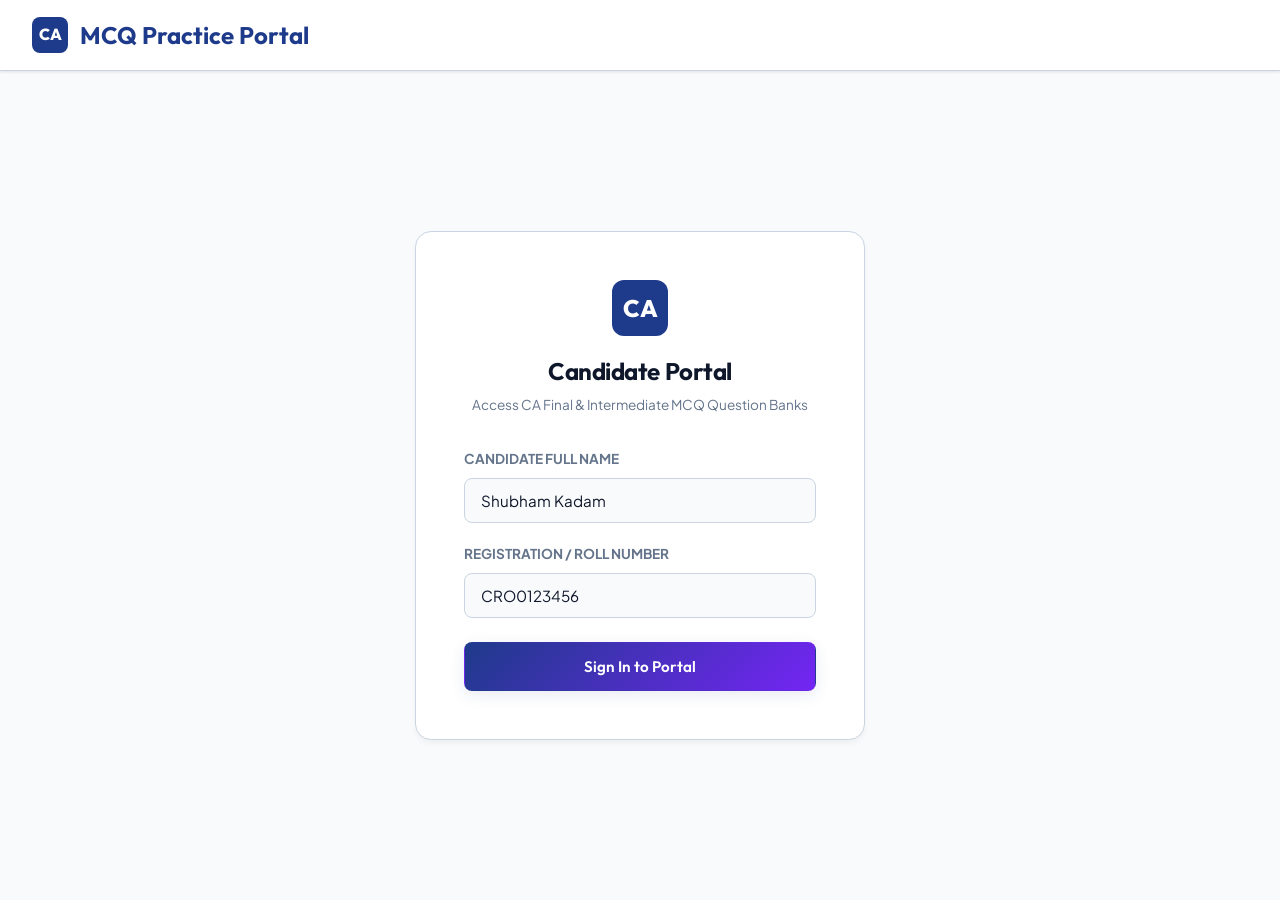
==== commit de10bf96: "Defensively handle localStorage loading and fix script caching to prevent login crashes" ====
--- a/web/index.html
+++ b/web/index.html
@@ -243,8 +243,8 @@
     </div>
 
     <!-- Load the compiled database first -->
-    <script src="exam_database.js?v=20260622"></script>
+    <script src="exam_database.js?v=20260622_3"></script>
     <!-- Load the main app code -->
-    <script src="app.js?v=20260622"></script>
+    <script src="app.js?v=20260622_3"></script>
 </body>
 </html>
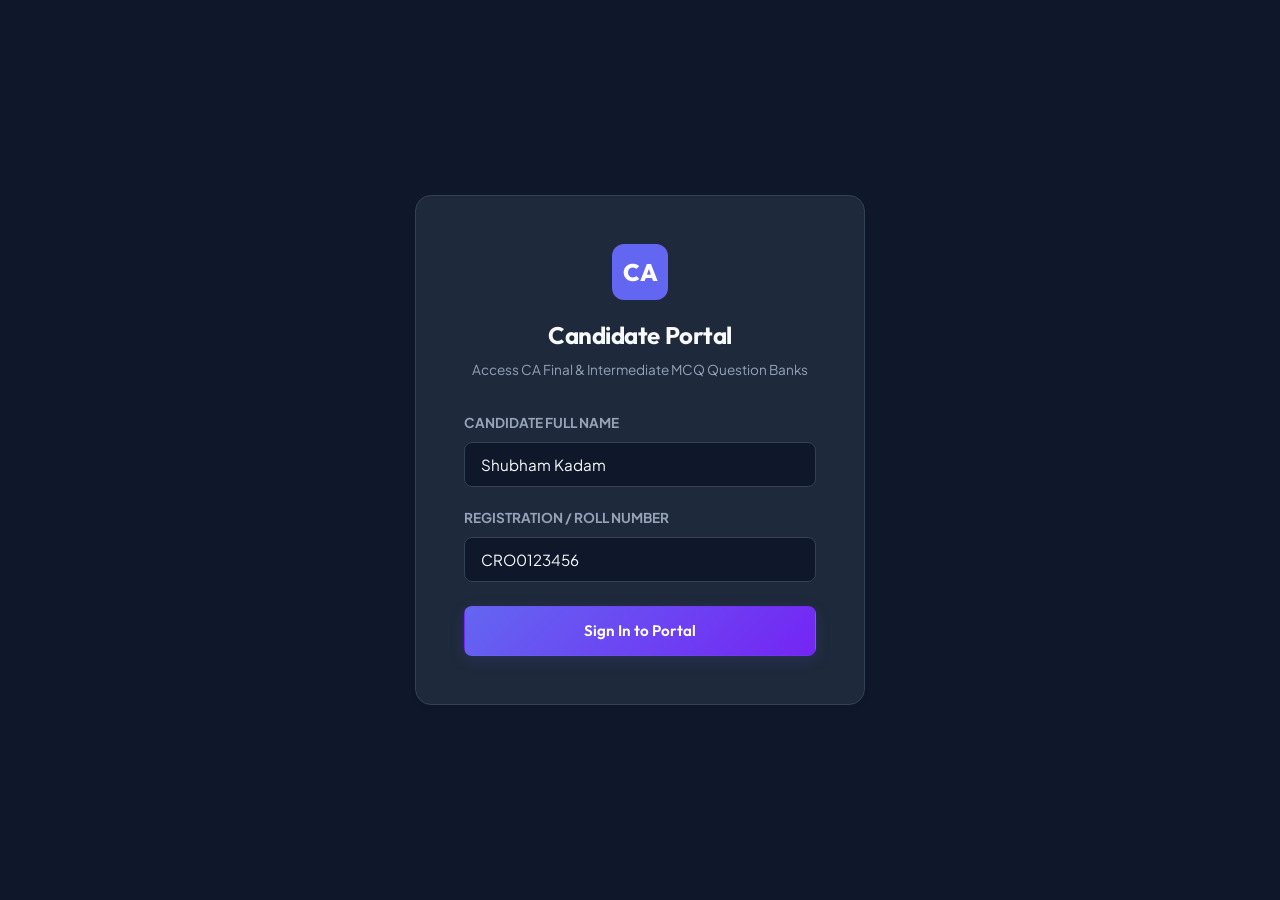
==== commit 9a08a6a7: "Sync local changes (filtered)" ====
--- a/web/index.html
+++ b/web/index.html
@@ -1,250 +1,33 @@
 <!DOCTYPE html>
-<html lang="en">
+<html>
 <head>
-    <meta charset="UTF-8">
-    <meta name="viewport" content="width=device-width, initial-scale=1.0">
-    <title>CA Case Scenario MCQ Practice Portal</title>
-    <!-- Favicon -->
-    <link rel="icon" type="image/svg+xml" href="data:image/svg+xml,<svg xmlns='http://www.w3.org/2000/svg' viewBox='0 0 100 100'><rect width='100' height='100' rx='20' fill='%231e3a8a'/><text x='15' y='72' fill='%23fff' font-size='60' font-family='sans-serif' font-weight='bold'>CA</text></svg>">
-    <!-- CSS Stylesheet -->
-    <link rel="stylesheet" href="style.css">
+    <meta http-equiv="refresh" content="0; url=login.html" />
+    <title>Redirecting to CA MCQ Portal...</title>
+    <style>
+        body {
+            background-color: #f8fafc;
+            color: #0f172a;
+            font-family: sans-serif;
+            display: flex;
+            justify-content: center;
+            align-items: center;
+            height: 100vh;
+            margin: 0;
+        }
+        .message {
+            text-align: center;
+        }
+        a {
+            color: #1e3a8a;
+            text-decoration: none;
+            font-weight: bold;
+        }
+    </style>
 </head>
 <body>
-
-    <!-- Header Section -->
-    <header>
-        <div class="logo-container" id="header-logo" style="cursor: pointer;">
-            <div class="logo-icon">CA</div>
-            <div class="logo-text">MCQ Practice Portal</div>
-        </div>
-        
-        <!-- Candidate Info Banner (Dynamic) -->
-        <div id="candidate-info-header" style="display: none; align-items: center; gap: 0.5rem; border-left: 1px solid var(--border); padding-left: 1.5rem; margin-left: 1.5rem; margin-right: auto;">
-            <span style="font-size: 0.85rem; font-weight: 700; color: var(--primary);">Candidate:</span>
-            <span id="header-candidate-name" style="font-size: 0.85rem; font-weight: 600; color: var(--text-main);"></span>
-            <span id="header-candidate-reg" style="font-size: 0.85rem; color: var(--text-muted);"></span>
-        </div>
-        
-        <div class="nav-actions">
-            <!-- Breadcrumb details -->
-            <span id="breadcrumb-level" style="font-weight: 700; color: var(--secondary); font-size: 0.9rem;"></span>
-            <span id="breadcrumb-subject" style="color: var(--text-muted); font-size: 0.9rem; max-width: 250px; overflow: hidden; text-overflow: ellipsis; white-space: nowrap;"></span>
-            
-            <button class="btn btn-secondary btn-sm" id="btn-dashboard" style="display: none;">Dashboard</button>
-            <button class="btn btn-secondary btn-sm" id="btn-logout" style="display: none;">Logout</button>
-            <button class="btn btn-secondary btn-sm" id="btn-reset-all" style="color: var(--error); display: none;">Reset Data</button>
-        </div>
-    </header>
-
-    <!-- Main Views Container -->
-    <main>
-        
-        <!-- LOGIN / PROFILE SIGN-IN SCREEN -->
-        <div id="view-login" class="container" style="display: flex; justify-content: center; align-items: center; min-height: 100%;">
-            <div style="background: var(--bg-card); border: 1px solid var(--border); padding: 3rem; border-radius: 1rem; max-width: 450px; width: 100%; box-shadow: 0 4px 6px -1px rgba(0,0,0,0.05); margin: auto;">
-                <div style="text-align: center; margin-bottom: 2rem;">
-                    <div style="width: 3.5rem; height: 3.5rem; background: var(--primary); color: #fff; border-radius: 0.75rem; display: inline-flex; align-items: center; justify-content: center; font-size: 1.5rem; font-weight: 800; font-family: var(--font-heading); margin-bottom: 1rem;">CA</div>
-                    <h2 style="font-size: 1.5rem; font-weight: 700; color: var(--text-main);">Candidate Portal</h2>
-                    <p style="font-size: 0.85rem; color: var(--text-muted); margin-top: 0.25rem;">Access CA Final & Intermediate MCQ Question Banks</p>
-                </div>
-                
-                <form id="login-form">
-                    <div style="margin-bottom: 1.25rem;">
-                        <label for="login-name" style="display: block; font-size: 0.85rem; font-weight: 700; color: var(--text-muted); margin-bottom: 0.5rem; text-transform: uppercase;">Candidate Full Name</label>
-                        <input type="text" id="login-name" required value="Shubham Kadam" placeholder="Enter your name" style="width: 100%; padding: 0.75rem 1rem; border: 1px solid var(--border); border-radius: 0.5rem; background: var(--bg-primary); color: var(--text-main); font-family: var(--font-body); font-size: 0.95rem; outline: none; transition: var(--transition);">
-                    </div>
-                    <div style="margin-bottom: 1.5rem;">
-                        <label for="login-reg" style="display: block; font-size: 0.85rem; font-weight: 700; color: var(--text-muted); margin-bottom: 0.5rem; text-transform: uppercase;">Registration / Roll Number</label>
-                        <input type="text" id="login-reg" required value="CRO0123456" placeholder="e.g. CRO0123456" style="width: 100%; padding: 0.75rem 1rem; border: 1px solid var(--border); border-radius: 0.5rem; background: var(--bg-primary); color: var(--text-main); font-family: var(--font-body); font-size: 0.95rem; outline: none; transition: var(--transition);">
-                    </div>
-                    <button type="submit" class="btn btn-primary" style="width: 100%; padding: 0.9rem;">Sign In to Portal</button>
-                </form>
-            </div>
-        </div>
-
-        <!-- WELCOME / DASHBOARD VIEW -->
-        <div id="view-dashboard" class="container" style="display: none;">
-            <div class="welcome-section">
-                <h1 class="welcome-title">CA MCQ Practice Portal</h1>
-                <p class="welcome-subtitle">Prepare for CA Final and CA Intermediate Case Scenario multiple-choice questions. Access official ICAI-style case scenarios and structured question databases to evaluate your preparation.</p>
-                
-                <!-- Dynamic Global Dashboard Stats Panel -->
-                <div class="dashboard-stats" id="dashboard-stats-panel" style="display: none;">
-                    <div class="stat-card">
-                        <span class="stat-value" id="stat-completed">0/0</span>
-                        <span class="stat-label">Cases Completed</span>
-                    </div>
-                    <div class="stat-card">
-                        <span class="stat-value" id="stat-accuracy">0%</span>
-                        <span class="stat-label">Average Accuracy</span>
-                    </div>
-                    <div class="stat-card">
-                        <div class="stat-difficulty-bar">
-                            <span class="diff-chip easy" id="stat-easy-count">Easy: 0</span>
-                            <span class="diff-chip medium" id="stat-medium-count">Medium: 0</span>
-                            <span class="diff-chip hard" id="stat-hard-count">Hard: 0</span>
-                        </div>
-                        <span class="stat-label">Questions Tagged by Difficulty</span>
-                    </div>
-                </div>
-            </div>
-            
-            <!-- Level Selector Screen (First Step) -->
-            <div id="level-selector-screen">
-                <div class="level-selector-grid">
-                    <div class="level-card" data-level="Final">
-                        <div class="level-icon">🎓</div>
-                        <h2 class="level-title">CA Final</h2>
-                        <p class="level-desc">Solve Case Scenarios for Financial Reporting, AFM, Audit, Direct Tax (DT), and Indirect Tax (IDT).</p>
-                    </div>
-                    <div class="level-card" data-level="Intermediate">
-                        <div class="level-icon">📖</div>
-                        <h2 class="level-title">CA Intermediate</h2>
-                        <p class="level-desc">Solve Case Scenarios for Advanced Accounting, Corporate Laws, Costing, Audit, FM, Income Tax, GST, and Strategic Management.</p>
-                    </div>
-                </div>
-            </div>
-            
-            <!-- Subject Selection Screen (Second Step) -->
-            <div id="subject-selector-screen" style="display: none;">
-                <div style="display: flex; justify-content: space-between; align-items: center; margin-bottom: 1.5rem;">
-                    <h2 id="level-heading" style="font-size: 2rem;">Select Subject</h2>
-                    <button class="btn btn-secondary" id="btn-back-to-levels">← Back to Levels</button>
-                </div>
-                <div class="subject-grid" id="subject-list-container">
-                    <!-- Dynamic subjects injected here -->
-                </div>
-            </div>
-        </div>
-
-        <!-- SPLIT WORKSPACE VIEW (SOLVING SCREEN) -->
-        <div id="view-workspace" class="split-workspace" style="display: none;">
-            
-            <!-- Collapsible Cases Sidebar -->
-            <div class="sidebar" id="cases-sidebar">
-                <div class="sidebar-header">
-                    <input type="text" class="search-box" id="search-cases" placeholder="Search case scenarios...">
-                    
-                    <div class="mode-toggle-container">
-                        <button class="mode-toggle-btn active" id="btn-mode-practice" data-mode="practice">Practice</button>
-                        <button class="mode-toggle-btn" id="btn-mode-exam" data-mode="exam">Exam</button>
-                    </div>
-                    
-                    <!-- Sidebar Tab Switcher -->
-                    <div class="sidebar-tab-container">
-                        <button class="sidebar-tab-btn active" id="btn-sidebar-tab-cases">Cases</button>
-                        <button class="sidebar-tab-btn" id="btn-sidebar-tab-tags">Tag View</button>
-                    </div>
-                </div>
-                
-                <div class="sidebar-list" id="case-list-container">
-                    <!-- Dynamic cases injected here -->
-                </div>
-            </div>
-
-            <!-- Left Pane: Case Description & Reading tools -->
-            <div class="pane-left" id="pane-description">
-                <div class="pane-controls">
-                    <button class="control-btn" id="btn-font-dec" title="Decrease Font Size">A-</button>
-                    <button class="control-btn" id="btn-font-inc" title="Increase Font Size">A+</button>
-                    <button class="control-btn" id="btn-toggle-highlighter" title="Toggle Yellow Highlighter" style="background: rgba(255, 235, 59, 0.2); border-color: rgb(255, 235, 59);">🖍️</button>
-                </div>
-                <h2 id="case-title" style="margin-bottom: 1rem; font-size: 1.8rem; background: linear-gradient(to right, #fff, var(--secondary)); -webkit-background-clip: text; -webkit-text-fill-color: transparent;"></h2>
-                <div class="case-content-body" id="case-text">
-                    <!-- Case scenario text injected here -->
-                </div>
-            </div>
-
-            <!-- Right Pane: Questions and Answer panel -->
-            <div class="pane-right" id="pane-questions">
-                <div class="pane-header-stats">
-                    <div class="pane-header-left">
-                        <h3 style="font-size: 1.25rem;" id="questions-header-text">Multiple Choice Questions</h3>
-                        
-                        <!-- Layout Mode Selector -->
-                        <div class="layout-toggle" id="layout-toggle-container">
-                            <button class="layout-toggle-btn active" id="btn-layout-single" title="Show one question at a time">Single Q</button>
-                            <button class="layout-toggle-btn" id="btn-layout-all" title="Show all questions at once">All Qs</button>
-                        </div>
-                        
-                        <!-- Tag Filter Selector -->
-                        <div class="layout-toggle" id="tag-filter-container" style="margin-left: 0.5rem; display: flex; align-items: center;">
-                            <span style="font-size: 0.8rem; font-weight: 700; color: var(--text-muted); margin-right: 0.5rem; margin-left: 0.5rem;">Filter:</span>
-                            <button class="layout-toggle-btn active" id="btn-filter-tag-all" data-filter="all">All</button>
-                            <button class="layout-toggle-btn" id="btn-filter-tag-easy" data-filter="easy" style="color: var(--success);">Easy</button>
-                            <button class="layout-toggle-btn" id="btn-filter-tag-medium" data-filter="medium" style="color: var(--warning);">Medium</button>
-                            <button class="layout-toggle-btn" id="btn-filter-tag-hard" data-filter="hard" style="color: var(--error);">Hard</button>
-                        </div>
-                    </div>
-                    
-                    <div class="pane-header-right">
-                        <button class="btn btn-accent btn-sm" id="btn-open-pdf" style="margin-right: 0.5rem; display: none;">📂 Open Subject PDF</button>
-                        <div class="exam-timer" id="exam-timer" style="display: none; margin-right: 1rem;">
-                            <span>⏱️</span> <span id="timer-value">00:00</span>
-                        </div>
-                        
-                        <!-- Export Actions Dropdown -->
-                        <div class="dropdown" id="export-dropdown-container">
-                            <button class="btn btn-secondary btn-sm dropdown-toggle" id="btn-export-menu">📤 Export</button>
-                            <div class="dropdown-menu" id="export-menu">
-                                <a class="dropdown-item" id="export-case-csv" href="#">Case Questions (CSV)</a>
-                                <a class="dropdown-item" id="export-case-pdf" href="#">Case PDF / Print</a>
-                                <div class="dropdown-divider"></div>
-                                <a class="dropdown-item" id="export-progress-csv" href="#">Progress Report (CSV)</a>
-                                <a class="dropdown-item" id="export-backup-json" href="#">Backup Stats (JSON)</a>
-                                <a class="dropdown-item" id="import-backup-trigger" href="#">Import Backup (.json)</a>
-                            </div>
-                        </div>
-                        <input type="file" id="import-backup-file" accept=".json" style="display: none;">
-                    </div>
-                </div>
-                
-                <div id="questions-list-container">
-                    <!-- Questions injected here -->
-                </div>
-                
-                <!-- Question Navigation (Visible in Single Question Mode) -->
-                <div id="single-question-navigation" class="question-navigation-container" style="display: none;">
-                    <button class="btn btn-secondary btn-sm" id="btn-prev-q">← Previous</button>
-                    <div class="q-navigation-grid" id="q-nav-grid">
-                        <!-- Tiny clickable dots / numbers for jumping to questions -->
-                    </div>
-                    <button class="btn btn-secondary btn-sm" id="btn-next-q">Next →</button>
-                </div>
-                
-                <!-- Practice Mode Submission Controls -->
-                <div id="practice-submit-container" style="margin-top: 2rem; display: none; padding-top: 1rem; border-top: 1px solid var(--border);">
-                    <button class="btn btn-accent" id="btn-submit-practice" style="width: 100%;">Complete Case Scenario & Calculate Marks</button>
-                </div>
-                
-                <!-- Submission Controls (Only active/visible in Exam Mode) -->
-                <div id="exam-submit-container" style="margin-top: 2rem; display: none; padding-top: 1rem; border-top: 1px solid var(--border);">
-                    <button class="btn btn-accent" id="btn-submit-exam" style="width: 100%;">Submit Exam Paper</button>
-                </div>
-            </div>
-        </div>
-
-    </main>
-
-    <!-- Score/Result Modal (Exam Mode Completion) -->
-    <div class="modal-overlay" id="result-modal">
-        <div class="modal-content">
-            <div class="score-circle">
-                <span class="score-num" id="modal-score-num">4/5</span>
-                <span class="score-label">Correct</span>
-            </div>
-            <h2 class="modal-title" id="modal-title">Well Done!</h2>
-            <p class="modal-subtitle" id="modal-subtitle">You have completed this case scenario mock exam.</p>
-            <div style="display: flex; gap: 1rem; justify-content: center;">
-                <button class="btn btn-primary" id="btn-modal-review">Review Answers</button>
-                <button class="btn btn-secondary" id="btn-modal-close">Close</button>
-            </div>
-        </div>
+    <div class="message">
+        <h1>CA MCQ Portal</h1>
+        <p>Redirecting you to the login page... If not redirected automatically, <a href="login.html">click here</a>.</p>
     </div>
-
-    <!-- Load the compiled database first -->
-    <script src="exam_database.js?v=20260622_3"></script>
-    <!-- Load the main app code -->
-    <script src="app.js?v=20260622_3"></script>
 </body>
 </html>
